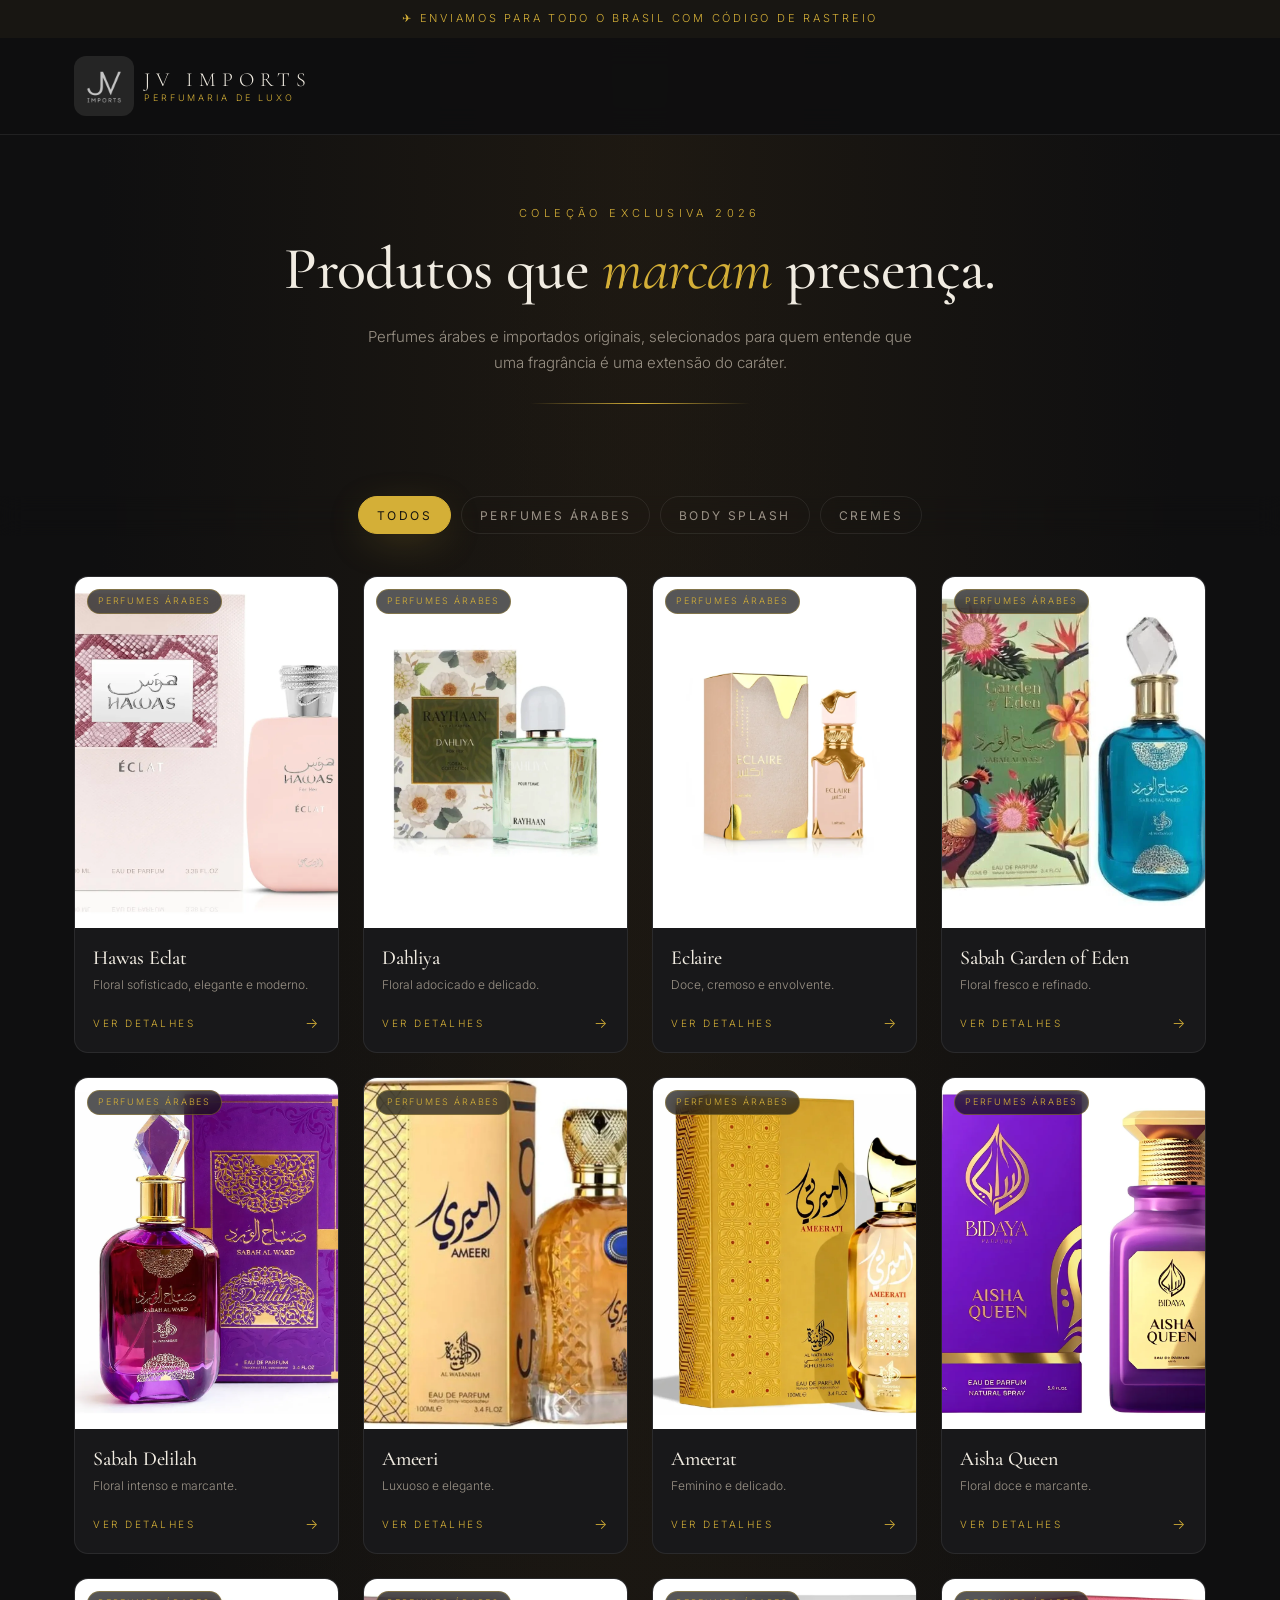
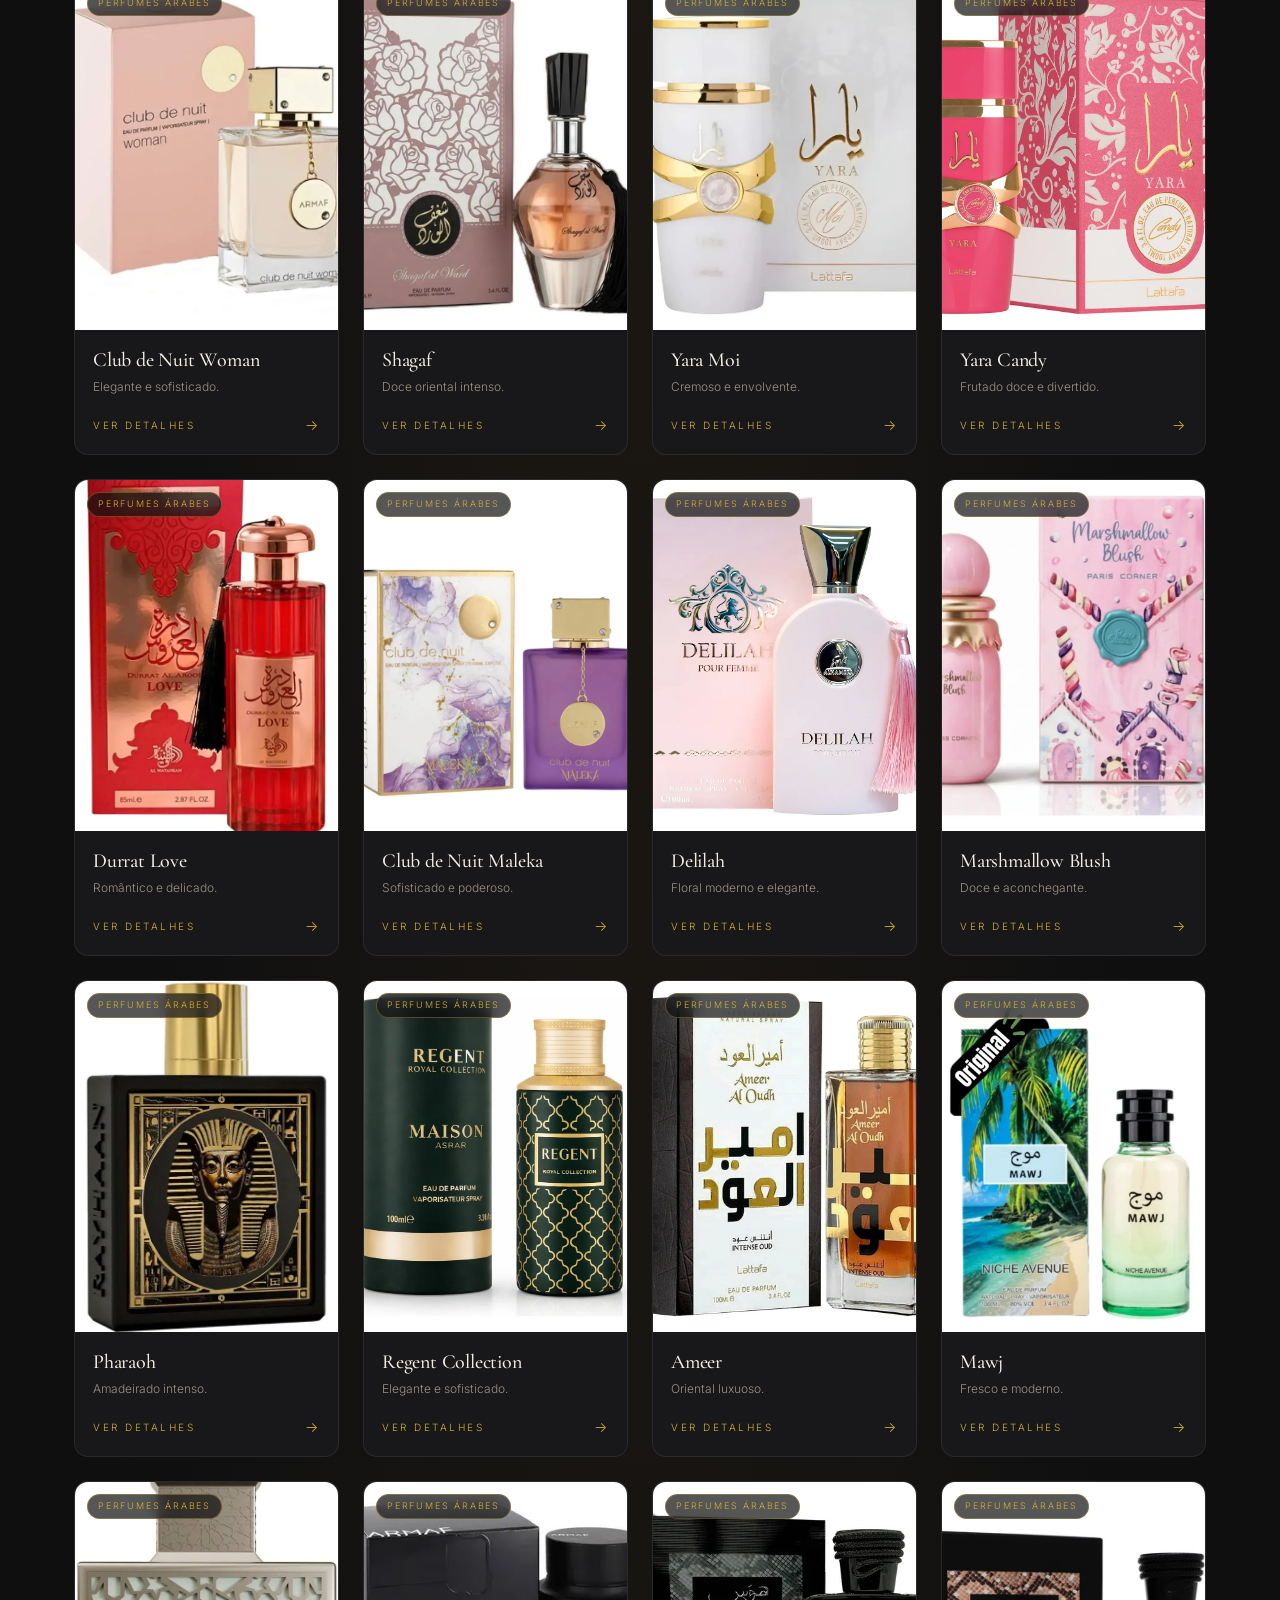
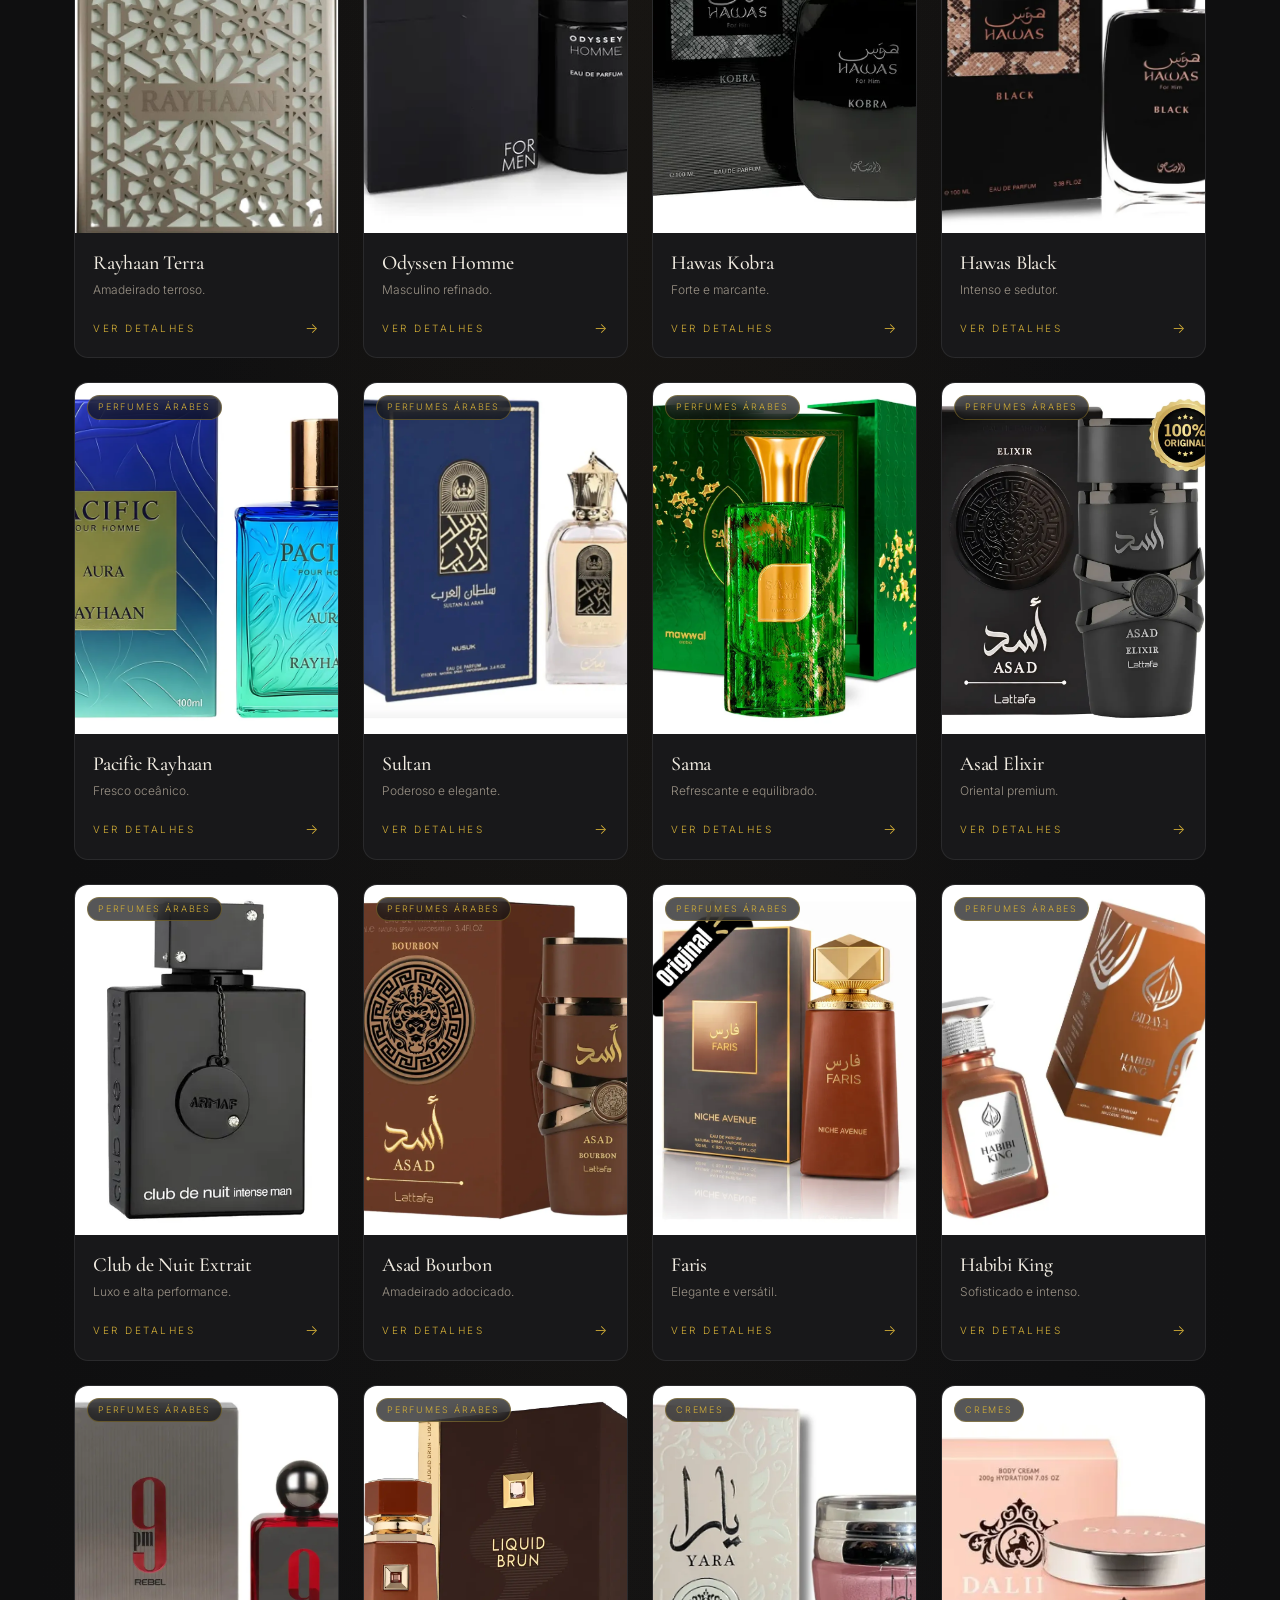
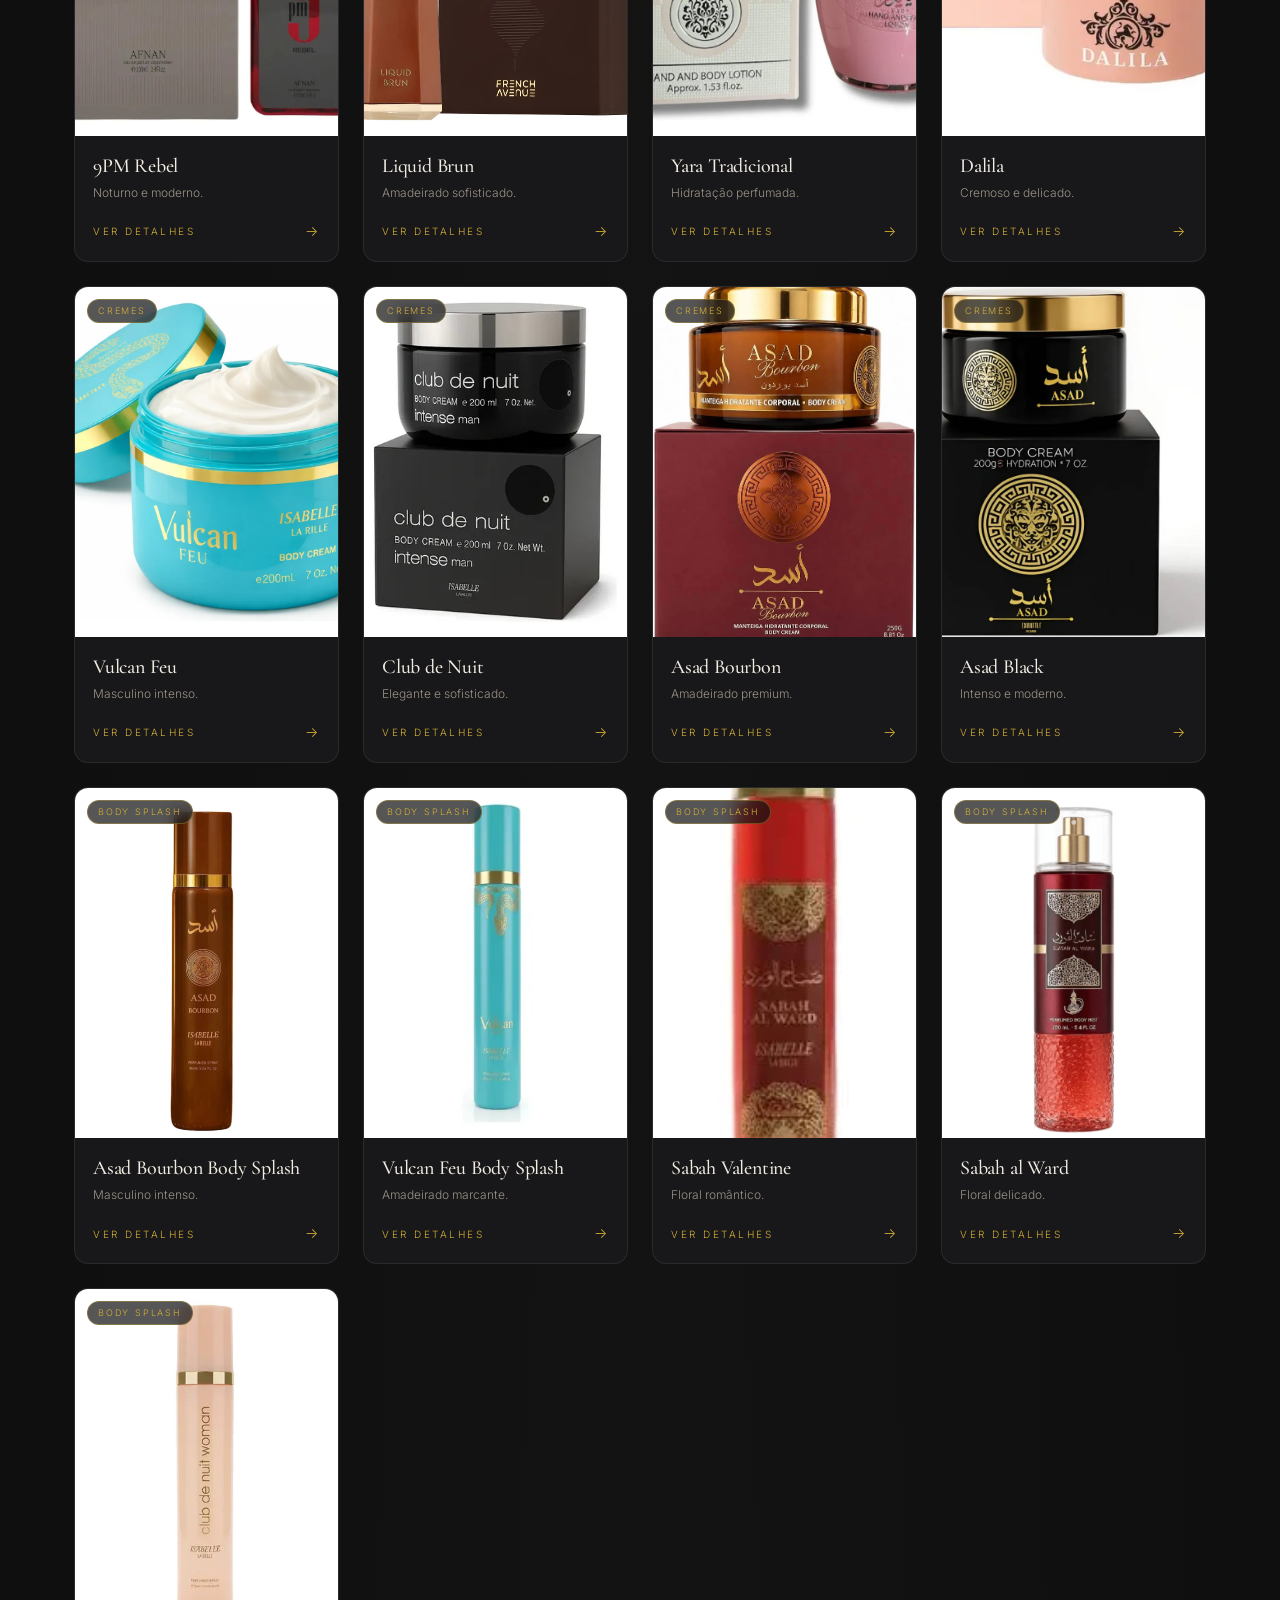
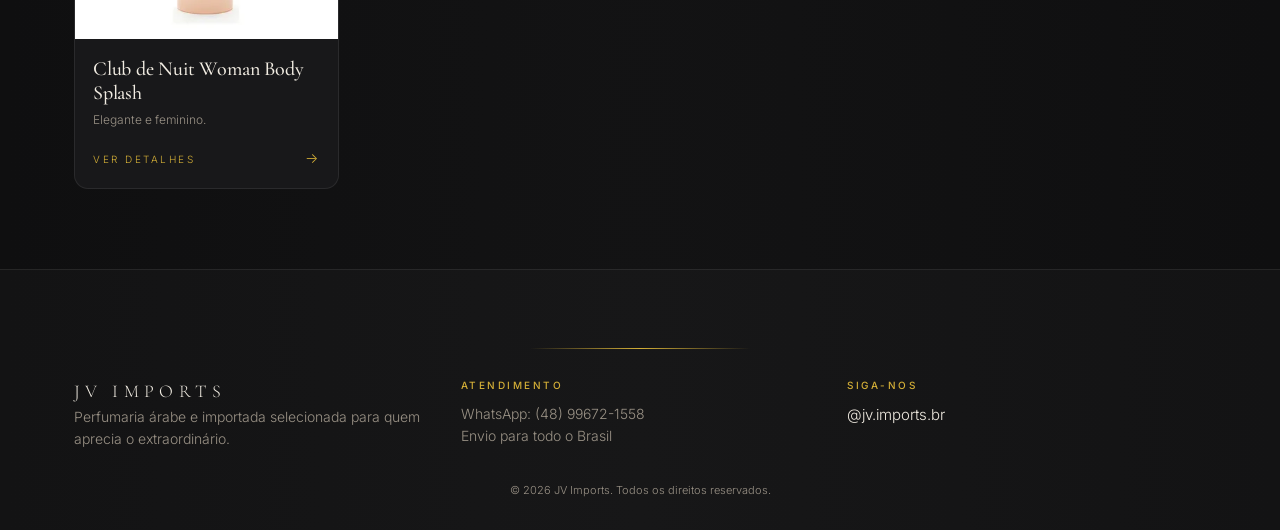
==== index.html @ 9619909d "Add files via upload" ====
<!DOCTYPE html>
<html lang="pt-BR">
<head>
  <meta charset="UTF-8" />
  <meta name="viewport" content="width=device-width, initial-scale=1, viewport-fit=cover" />
  <meta name="theme-color" content="#0f0f10" />
  <meta name="apple-mobile-web-app-capable" content="yes" />
  <meta name="apple-mobile-web-app-status-bar-style" content="black-translucent" />
  <title>JV Imports — Perfumes Árabes e Importados Premium</title>
  <meta name="description" content="Catálogo curado de perfumes árabes, body splash e importados originais. Fixação superior e envio para todo o Brasil." />
  <meta property="og:title" content="JV Imports — Perfumaria de Luxo" />
  <meta property="og:description" content="Perfumes árabes e importados originais. Catálogo exclusivo com envio para todo o Brasil." />
  <meta property="og:type" content="website" />

  <link rel="preconnect" href="https://fonts.googleapis.com" />
  <link rel="preconnect" href="https://fonts.gstatic.com" crossorigin />
  <link href="https://fonts.googleapis.com/css2?family=Cormorant+Garamond:wght@400;500;600;700&family=Inter:wght@300;400;500;600&display=swap" rel="stylesheet" />

  <link rel="stylesheet" href="style.css" />
</head>
<body>

  <div class="topbar">✈️ Enviamos para todo o Brasil com código de rastreio</div>

  <header class="site-header">
    <div class="container header-inner">
      <a href="index.html" class="brand">
        <img src="logo.jpeg" class="brand-logo-img" alt="JV Imports">
        <div class="brand-text">
          <span class="brand-name">JV IMPORTS</span>
          <span class="brand-tag">Perfumaria de Luxo</span>
        </div>
      </a>
    </div>

    <div class="container search-wrap">
      <label class="search">
        <svg viewBox="0 0 24 24" width="16" height="16" fill="none" stroke="currentColor" stroke-width="1.5" aria-hidden="true">
          <circle cx="11" cy="11" r="7"></circle>
          <path d="m20 20-3.5-3.5" stroke-linecap="round"></path>
        </svg>
        <input id="searchInput" type="search" placeholder="Buscar fragrância…" aria-label="Buscar produto" autocomplete="off" />
      </label>
    </div>
  </header>

  <section class="hero container">
    <p class="eyebrow">Coleção Exclusiva 2026</p>
    <h1 class="hero-title">
      Produtos que <em>marcam</em> presença.
    </h1>
    <p class="hero-sub">
      Perfumes árabes e importados originais, selecionados para quem entende
      que uma fragrância é uma extensão do caráter.
    </p>
    <div class="gold-divider"></div>
  </section>

  <section class="filters-wrap">
    <div class="container filters" id="filters">
      <button class="filter-btn active" data-filter="Todos">Todos</button>
      <button class="filter-btn" data-filter="Perfumes Árabes">Perfumes Árabes</button>
      <button class="filter-btn" data-filter="Body Splash">Body Splash</button>
      <button class="filter-btn" data-filter="Cremes">Cremes</button>
    </div>
  </section>

  <main class="container">
    <div id="productGrid" class="grid"></div>
    <p id="emptyState" class="empty" hidden>Nenhuma fragrância encontrada.</p>
  </main>

  <footer class="site-footer">
    <div class="container">
      <div class="gold-divider"></div>
      <div class="footer-grid">
        <div>
          <div class="brand-name footer-brand">JV IMPORTS</div>
          <p class="muted">Perfumaria árabe e importada selecionada para quem aprecia o extraordinário.</p>
        </div>
        <div>
          <h4 class="footer-title">Atendimento</h4>
          <p class="muted">WhatsApp: (48) 99672-1558</p>
          <p class="muted">Envio para todo o Brasil</p>
        </div>
        <div>
          <h4 class="footer-title">Siga-nos</h4>
          <a class="footer-link" href="https://www.instagram.com/jv.imports.br" target="_blank" rel="noopener">@jv.imports.br</a>
        </div>
      </div>
      <p class="copy">© <span id="year"></span> JV Imports. Todos os direitos reservados.</p>
    </div>
  </footer>

  <script src="script.js"></script>
</body>
</html>
---- style.css ----
/* =========================================================
   JV IMPORTS — Style Global (Mobile-First)
   Paleta de luxo: charcoal matte + dourado champanhe + ivory
   Tipografia: Cormorant Garamond (display) + Inter (sans)
   ========================================================= */

:root {
  --bg:            #0f0f10;
  --surface:       #18181a;
  --surface-2:     #1f1f22;
  --border:        rgba(255, 255, 255, 0.08);
  --text:          #f1ece2;
  --muted:         #9a9286;
  --gold:          #d4af37;
  --gold-soft:     #b8932f;
  --gold-glow:     rgba(212, 175, 55, 0.35);
  --radius:        14px;
  --shadow-luxe:   0 30px 60px -30px rgba(0, 0, 0, 0.8),
                   0 0 0 1px rgba(255, 255, 255, 0.04);
  --shadow-gold:   0 10px 40px -10px var(--gold-glow);
  --font-display:  "Cormorant Garamond", Georgia, serif;
  --font-sans:     "Inter", system-ui, -apple-system, sans-serif;
  --safe-bottom:   env(safe-area-inset-bottom, 0px);
}

/* Reset */
*, *::before, *::after { box-sizing: border-box; }
* { margin: 0; padding: 0; }

html {
  background: var(--bg);
  -webkit-text-size-adjust: 100%;
  text-size-adjust: 100%;
  scroll-behavior: smooth;
}
body {
  background: var(--bg);
  color: var(--text);
  font-family: var(--font-sans);
  font-weight: 300;
  font-size: 15px;
  line-height: 1.6;
  -webkit-font-smoothing: antialiased;
  text-rendering: optimizeLegibility;
  overflow-x: hidden;
  background-image:
    radial-gradient(ellipse at top, rgba(45, 35, 20, 0.5), transparent 60%),
    radial-gradient(ellipse at bottom, #131314, transparent 70%);
  min-height: 100vh;
}
body.has-mobile-cta { padding-bottom: calc(80px + var(--safe-bottom)); }
@media (min-width: 720px) { body.has-mobile-cta { padding-bottom: 0; } }

img { max-width: 100%; display: block; }
a   { color: inherit; text-decoration: none; -webkit-tap-highlight-color: transparent; }
button {
  font-family: inherit;
  cursor: pointer;
  -webkit-tap-highlight-color: transparent;
}
input { font-family: inherit; }

h1, h2, h3, h4 {
  font-family: var(--font-display);
  font-weight: 500;
  letter-spacing: -0.01em;
  color: var(--text);
}

.container {
  width: 100%;
  max-width: 1180px;
  margin-inline: auto;
  padding-inline: 16px;
}
@media (min-width: 720px) { .container { padding-inline: 24px; } }

.muted { color: var(--muted); font-size: 14px; }

.gold-divider {
  height: 1px;
  background: linear-gradient(to right, transparent, var(--gold) 50%, transparent);
  margin: 28px auto;
  max-width: 220px;
}
.gold-divider.small { max-width: 80px; margin: 18px 0; }

/* =========== TOPBAR =========== */
.topbar {
  background: #181612;
  color: var(--gold);
  text-align: center;
  font-size: 10px;
  letter-spacing: 0.2em;
  text-transform: uppercase;
  padding: 9px 12px;
}
@media (min-width: 720px) {
  .topbar { font-size: 11px; letter-spacing: 0.25em; padding: 10px 16px; }
}

/* =========== HEADER =========== */
.site-header {
  position: sticky;
  top: 0;
  z-index: 40;
  background: rgba(15, 15, 16, 0.92);
  backdrop-filter: blur(14px);
  -webkit-backdrop-filter: blur(14px);
  border-bottom: 1px solid var(--border);
}
.header-inner {
  display: flex;
  align-items: center;
  gap: 16px;
  padding-block: 14px;
}
.brand {
  display: flex;
  align-items: center;
  gap: 10px;
  flex-shrink: 0;
}
.brand-logo {
  width: 38px;
  height: 38px;
  border-radius: 50%;
  background: #1a1a1a;
  display: grid;
  place-items: center;
  font-family: var(--font-display);
  color: var(--gold);
  font-size: 16px;
  letter-spacing: 0.05em;
  border: 1px solid var(--gold-glow);
}
.brand-text { display: flex; flex-direction: column; line-height: 1.1; min-width: 0; }
.brand-name {
  font-family: var(--font-display);
  font-size: 17px;
  letter-spacing: 0.28em;
  white-space: nowrap;
}
.brand-tag {
  font-size: 8px;
  letter-spacing: 0.32em;
  text-transform: uppercase;
  color: var(--gold);
  margin-top: 2px;
}
@media (min-width: 720px) {
  .header-inner { padding-block: 18px; gap: 24px; }
  .brand-logo { width: 42px; height: 42px; font-size: 18px; }
  .brand-name { font-size: 20px; letter-spacing: 0.3em; }
  .brand-tag { font-size: 9px; }
}

/* Search */
.search-wrap { padding-bottom: 14px; }
@media (min-width: 720px) {
  .search-wrap {
    padding: 0 24px 0 0;
    position: absolute;
    right: 0; top: 50%;
    transform: translateY(-50%);
    width: min(360px, 40%);
  }
  .site-header > .container.search-wrap { display: none; } /* desktop search via header-inner version */
}
.search {
  display: flex;
  align-items: center;
  gap: 10px;
  width: 100%;
  padding: 11px 16px;
  border: 1px solid var(--border);
  border-radius: 999px;
  background: rgba(255, 255, 255, 0.03);
  color: var(--muted);
  transition: border-color 0.25s;
}
.search:focus-within { border-color: var(--gold-glow); color: var(--gold); }
.search input {
  background: transparent;
  border: 0;
  outline: 0;
  width: 100%;
  font-size: 16px; /* >=16px previne zoom no iOS */
  color: var(--text);
}
.search input::placeholder { color: var(--muted); }

/* =========== HERO =========== */
.hero {
  text-align: center;
  padding: 40px 16px 24px;
}
@media (min-width: 720px) { .hero { padding: 70px 24px 40px; } }
.eyebrow {
  font-size: 10px;
  letter-spacing: 0.35em;
  text-transform: uppercase;
  color: var(--gold);
  margin-bottom: 14px;
}
.hero-title {
  font-size: clamp(28px, 8.5vw, 60px);
  line-height: 1.1;
  letter-spacing: -0.01em;
}
.hero-title em {
  font-style: italic;
  color: var(--gold);
  font-weight: 400;
}
.hero-sub {
  max-width: 560px;
  margin: 18px auto 0;
  color: var(--muted);
  font-size: 14px;
  line-height: 1.7;
  padding-inline: 4px;
}
@media (min-width: 720px) {
  .eyebrow { font-size: 11px; letter-spacing: 0.4em; }
  .hero-sub { font-size: 15px; margin-top: 22px; }
}

/* =========== FILTROS (scroll horizontal no mobile) =========== */
.filters-wrap {
  position: sticky;
  top: 56px; /* abaixo da topbar+header no mobile */
  z-index: 30;
  background: rgba(15, 15, 16, 0.9);
  backdrop-filter: blur(12px);
  border-bottom: 1px solid var(--border);
  padding-block: 12px;
}
@media (min-width: 720px) { .filters-wrap { position: static; background: transparent; border: 0; padding-block: 0; margin-bottom: 16px; } }

.filters {
  display: flex;
  gap: 8px;
  overflow-x: auto;
  -webkit-overflow-scrolling: touch;
  scrollbar-width: none;
  padding-bottom: 2px;
  scroll-snap-type: x mandatory;
}
.filters::-webkit-scrollbar { display: none; }
@media (min-width: 720px) {
  .filters {
    flex-wrap: wrap;
    justify-content: center;
    gap: 10px;
    overflow: visible;
    margin: 24px auto 40px;
  }
}

.filter-btn {
  flex-shrink: 0;
  scroll-snap-align: start;
  background: transparent;
  border: 1px solid var(--border);
  color: var(--muted);
  padding: 10px 16px;
  border-radius: 999px;
  font-size: 11px;
  letter-spacing: 0.18em;
  text-transform: uppercase;
  white-space: nowrap;
  transition: all 0.25s ease;
  min-height: 38px;
}
@media (min-width: 720px) {
  .filter-btn { font-size: 12px; padding: 10px 18px; letter-spacing: 0.2em; }
}
.filter-btn:hover { color: var(--text); border-color: var(--gold-glow); }
.filter-btn.active {
  background: var(--gold);
  color: #15140f;
  border-color: var(--gold);
  box-shadow: var(--shadow-gold);
}

/* =========== GRID DE PRODUTOS =========== */
.grid {
  display: grid;
  grid-template-columns: repeat(2, 1fr);
  gap: 12px;
  margin-top: 20px;
}
@media (min-width: 640px) { .grid { grid-template-columns: repeat(3, 1fr); gap: 20px; margin-top: 24px; } }
@media (min-width: 1024px){ .grid { grid-template-columns: repeat(4, 1fr); gap: 24px; } }

.card {
  display: block;
  border: 1px solid var(--border);
  background: var(--surface);
  border-radius: var(--radius);
  overflow: hidden;
  transition: all 0.4s ease;
  color: inherit;
}
@media (hover: hover) {
  .card:hover {
    border-color: var(--gold-glow);
    transform: translateY(-4px);
    box-shadow: var(--shadow-luxe);
  }
}
.card:active { transform: scale(0.98); }

.card-media {
  position: relative;
  aspect-ratio: 3 / 4;
  background: var(--surface-2);
  overflow: hidden;
  display: grid;
  place-items: center;
}
.card-media img {
  position: absolute; inset: 0;
  width: 100%; height: 100%;
  object-fit: cover;
  transition: transform 1.2s ease;
}
@media (hover: hover) { .card:hover .card-media img { transform: scale(1.06); } }

.card-watermark {
  font-family: var(--font-display);
  font-size: clamp(40px, 14vw, 72px);
  color: rgba(212, 175, 55, 0.18);
  transition: color 0.4s;
  pointer-events: none;
}
.card-badge {
  position: absolute;
  top: 8px; left: 8px;
  font-size: 8px;
  letter-spacing: 0.18em;
  text-transform: uppercase;
  color: var(--gold);
  background: rgba(15,15,16,0.7);
  border: 1px solid var(--gold-glow);
  padding: 4px 8px;
  border-radius: 999px;
  backdrop-filter: blur(8px);
  max-width: calc(100% - 16px);
  white-space: nowrap;
  overflow: hidden;
  text-overflow: ellipsis;
}
@media (min-width: 720px) {
  .card-badge { top: 12px; left: 12px; font-size: 9px; letter-spacing: 0.2em; padding: 4px 10px; }
}

.card-body { padding: 14px; }
@media (min-width: 720px) { .card-body { padding: 18px; } }

.card-title {
  font-family: var(--font-display);
  font-size: 17px;
  color: var(--text);
  transition: color 0.3s;
  line-height: 1.2;
}
@media (min-width: 720px) { .card-title { font-size: 20px; } }
@media (hover: hover) { .card:hover .card-title { color: var(--gold); } }

.card-desc {
  margin-top: 4px;
  font-size: 11px;
  color: var(--muted);
  display: -webkit-box;
  -webkit-line-clamp: 2;
  -webkit-box-orient: vertical;
  overflow: hidden;
  line-height: 1.5;
}
@media (min-width: 720px) { .card-desc { font-size: 12px; margin-top: 6px; } }

.card-action {
  margin-top: 14px;
  display: flex; align-items: center; justify-content: space-between;
  font-size: 9px;
  letter-spacing: 0.22em;
  text-transform: uppercase;
  color: var(--gold);
}
@media (min-width: 720px) {
  .card-action { margin-top: 18px; font-size: 10px; letter-spacing: 0.25em; }
}
.card-action .arrow { transition: transform 0.3s; font-size: 14px; }
@media (hover: hover) { .card:hover .card-action .arrow { transform: translateX(4px); } }

.empty {
  text-align: center;
  color: var(--muted);
  padding: 60px 0;
}

/* =========== PÁGINA DO PRODUTO =========== */
.back-wrap { padding-top: 18px; }
.back-link {
  display: inline-flex; align-items: center; gap: 8px;
  font-size: 11px;
  letter-spacing: 0.22em;
  text-transform: uppercase;
  color: var(--muted);
  padding: 6px 0;
  transition: color 0.25s;
}
.back-link:hover, .back-link:active { color: var(--gold); }

.product-page {
  display: grid;
  gap: 28px;
  padding-top: 20px;
  padding-bottom: 40px;
}
@media (min-width: 960px) {
  .product-page {
    grid-template-columns: 1fr 1fr;
    gap: 56px;
    align-items: start;
    padding-top: 28px;
    padding-bottom: 80px;
  }
}

.product-media {
  position: relative;
  aspect-ratio: 3 / 4;
  border: 1px solid var(--border);
  border-radius: 16px;
  background: var(--surface);
  overflow: hidden;
  display: grid;
  place-items: center;
}
.product-media img {
  position: absolute; inset: 0;
  width: 100%; height: 100%;
  object-fit: cover;
  transition: transform 1.4s ease;
}
@media (hover: hover) { .product-media:hover img { transform: scale(1.1); } }

.product-watermark {
  font-family: var(--font-display);
  font-size: clamp(80px, 30vw, 160px);
  color: rgba(212,175,55,0.1);
  pointer-events: none;
}
.product-badge {
  position: absolute; top: 12px; left: 12px;
  font-size: 9px; letter-spacing: 0.22em; text-transform: uppercase;
  color: var(--gold);
  background: rgba(15,15,16,0.7);
  border: 1px solid var(--gold-glow);
  padding: 6px 10px; border-radius: 999px;
  backdrop-filter: blur(8px);
}
@media (min-width: 720px) {
  .product-badge { top: 16px; left: 16px; font-size: 10px; letter-spacing: 0.25em; padding: 6px 12px; }
}

.product-info { padding-top: 4px; }
.product-title {
  font-size: clamp(28px, 7.5vw, 52px);
  line-height: 1.1;
}
.product-desc {
  margin-top: 14px;
  color: var(--muted);
  font-size: 14px;
  line-height: 1.75;
}
@media (min-width: 720px) {
  .product-desc { margin-top: 18px; font-size: 15px; }
}

.benefits-title {
  margin-top: 28px;
  font-family: var(--font-sans);
  font-size: 10px;
  letter-spacing: 0.28em;
  text-transform: uppercase;
  color: var(--gold);
  margin-bottom: 12px;
}
@media (min-width: 720px) {
  .benefits-title { margin-top: 32px; font-size: 11px; letter-spacing: 0.3em; margin-bottom: 14px; }
}

.benefits-list {
  list-style: none;
  display: grid;
  grid-template-columns: 1fr 1fr;
  gap: 8px;
}
.benefits-list li {
  display: flex; align-items: center; gap: 8px;
  border: 1px solid var(--border);
  background: rgba(255,255,255,0.02);
  padding: 10px 12px;
  border-radius: 10px;
  font-size: 12px;
  color: var(--text);
  line-height: 1.3;
}
@media (min-width: 720px) {
  .benefits-list { gap: 10px; }
  .benefits-list li { font-size: 13px; padding: 10px 12px; }
}
.benefits-list li::before {
  content: "✦";
  color: var(--gold);
  flex-shrink: 0;
}

/* CTA */
.cta-btn {
  display: inline-flex;
  align-items: center; justify-content: center;
  gap: 10px;
  width: 100%;
  background: var(--gold);
  color: #15140f;
  font-weight: 500;
  font-size: 12px;
  letter-spacing: 0.22em;
  text-transform: uppercase;
  padding: 16px 20px;
  border-radius: 999px;
  box-shadow: var(--shadow-gold);
  transition: filter 0.25s, transform 0.15s;
  min-height: 52px;
  text-align: center;
}
@media (min-width: 720px) {
  .cta-btn { font-size: 13px; letter-spacing: 0.25em; padding: 16px 24px; }
}
.cta-btn:hover { filter: brightness(1.08); }
.cta-btn:active { transform: scale(0.98); }
.desktop-cta { margin-top: 28px; }
.cta-sub { text-align: center; margin-top: 10px; font-size: 12px; }

/* CTA fixo mobile */
.mobile-cta-bar {
  position: fixed;
  left: 0; right: 0;
  bottom: 0;
  background: rgba(15,15,16,0.96);
  backdrop-filter: blur(16px);
  border-top: 1px solid var(--border);
  padding: 12px 16px calc(12px + var(--safe-bottom));
  z-index: 50;
}
@media (min-width: 720px) {
  .mobile-cta-bar { display: none; }
}
@media (max-width: 719px) {
  .desktop-cta, .cta-sub { display: none; }
}

/* =========== FOOTER =========== */
.site-footer {
  margin-top: 60px;
  border-top: 1px solid var(--border);
  background: rgba(255,255,255,0.015);
  padding: 40px 0 24px;
}
@media (min-width: 720px) { .site-footer { margin-top: 80px; padding: 50px 0 30px; } }

.footer-grid {
  display: grid;
  gap: 24px;
}
@media (min-width: 720px) {
  .footer-grid { grid-template-columns: repeat(3, 1fr); gap: 28px; }
}
.footer-brand { font-size: 16px; letter-spacing: 0.28em; }
@media (min-width: 720px) { .footer-brand { font-size: 18px; letter-spacing: 0.3em; } }
.footer-title {
  font-family: var(--font-sans);
  font-size: 10px;
  letter-spacing: 0.25em;
  text-transform: uppercase;
  color: var(--gold);
  margin-bottom: 10px;
}
.footer-link { color: var(--text); transition: color 0.25s; }
.footer-link:hover { color: var(--gold); }
.copy {
  text-align: center;
  margin-top: 32px;
  font-size: 11px;
  color: var(--muted);
}

/* Esconde brand text em telas muito pequenas */
@media (max-width: 360px) {
  .brand-text { display: none; }
}
.brand-logo-img{

  width:60px;
  
  height:60px;
  
  object-fit:contain;
  
  border-radius:12px;
  
  }
  
  @media (max-width:768px){
  
  .brand-logo-img{
  
  width:50px;
  
  height:50px;
  
  }
  
  }
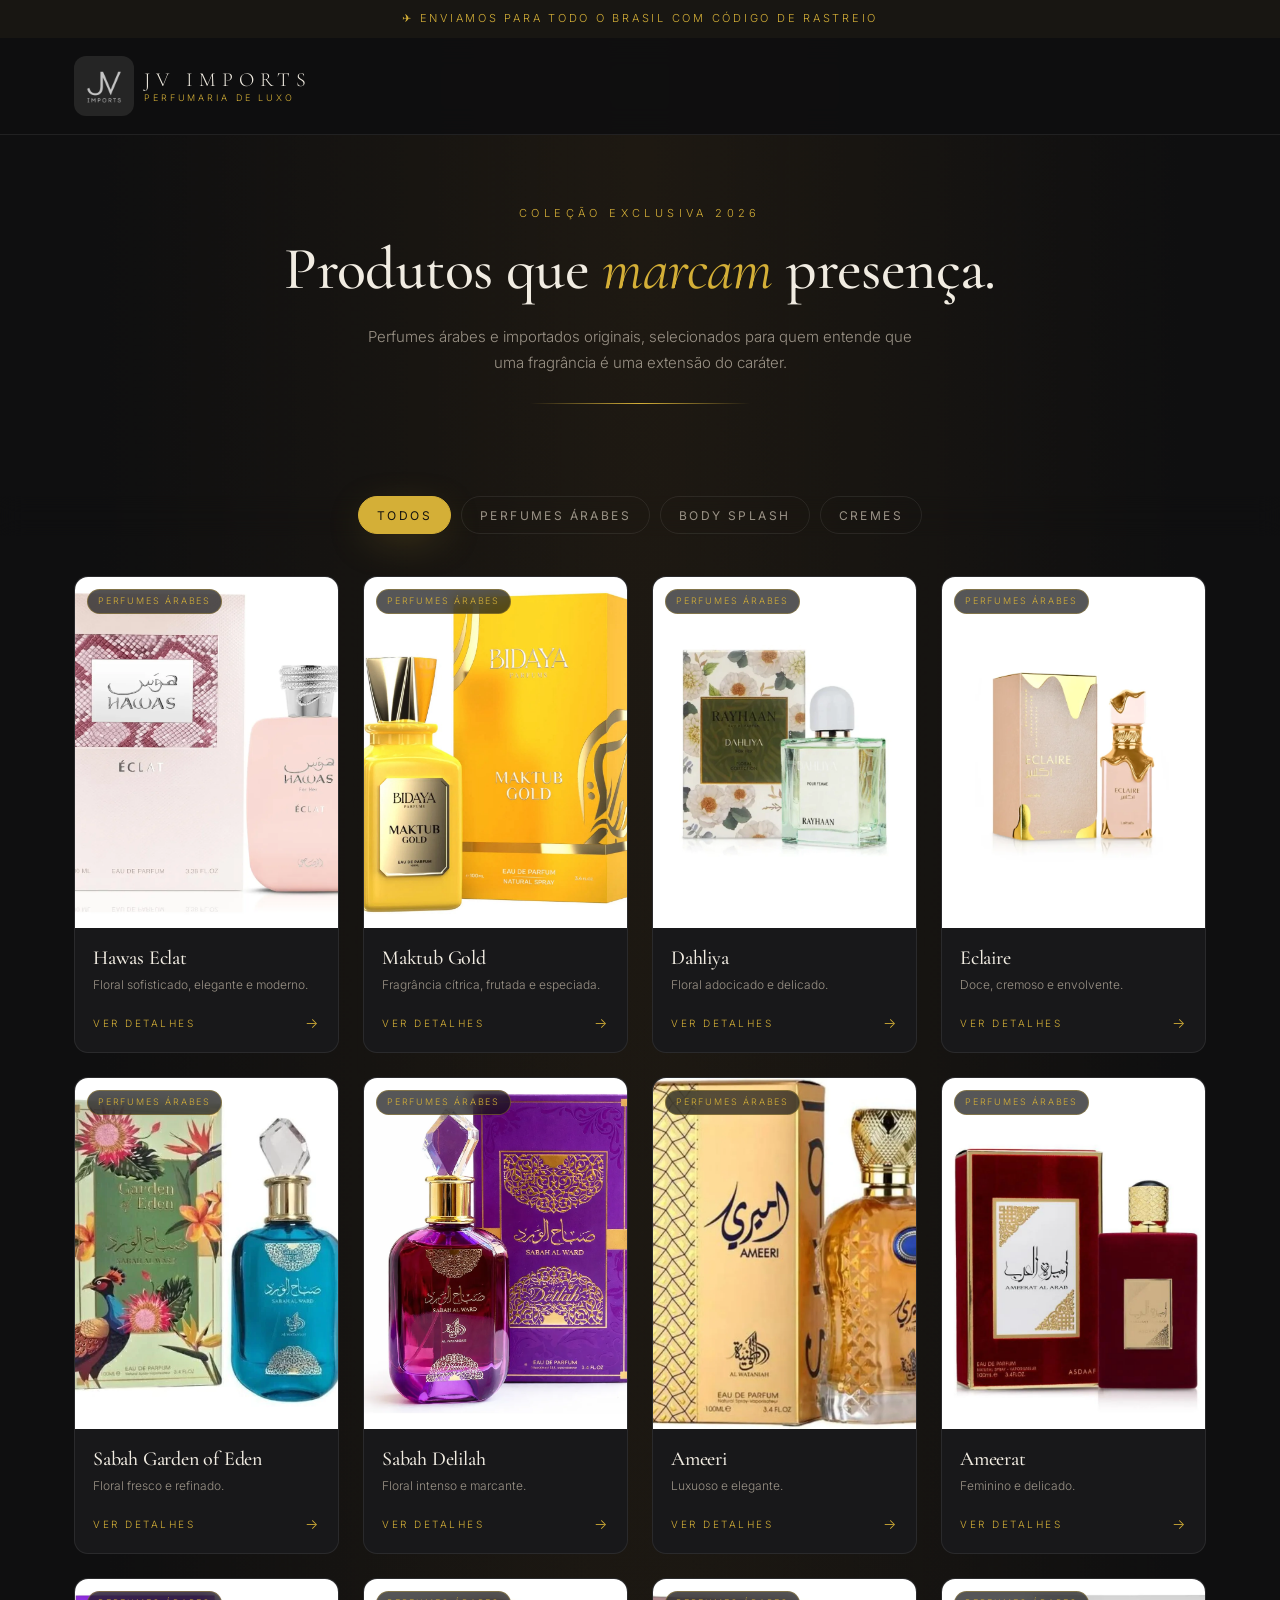
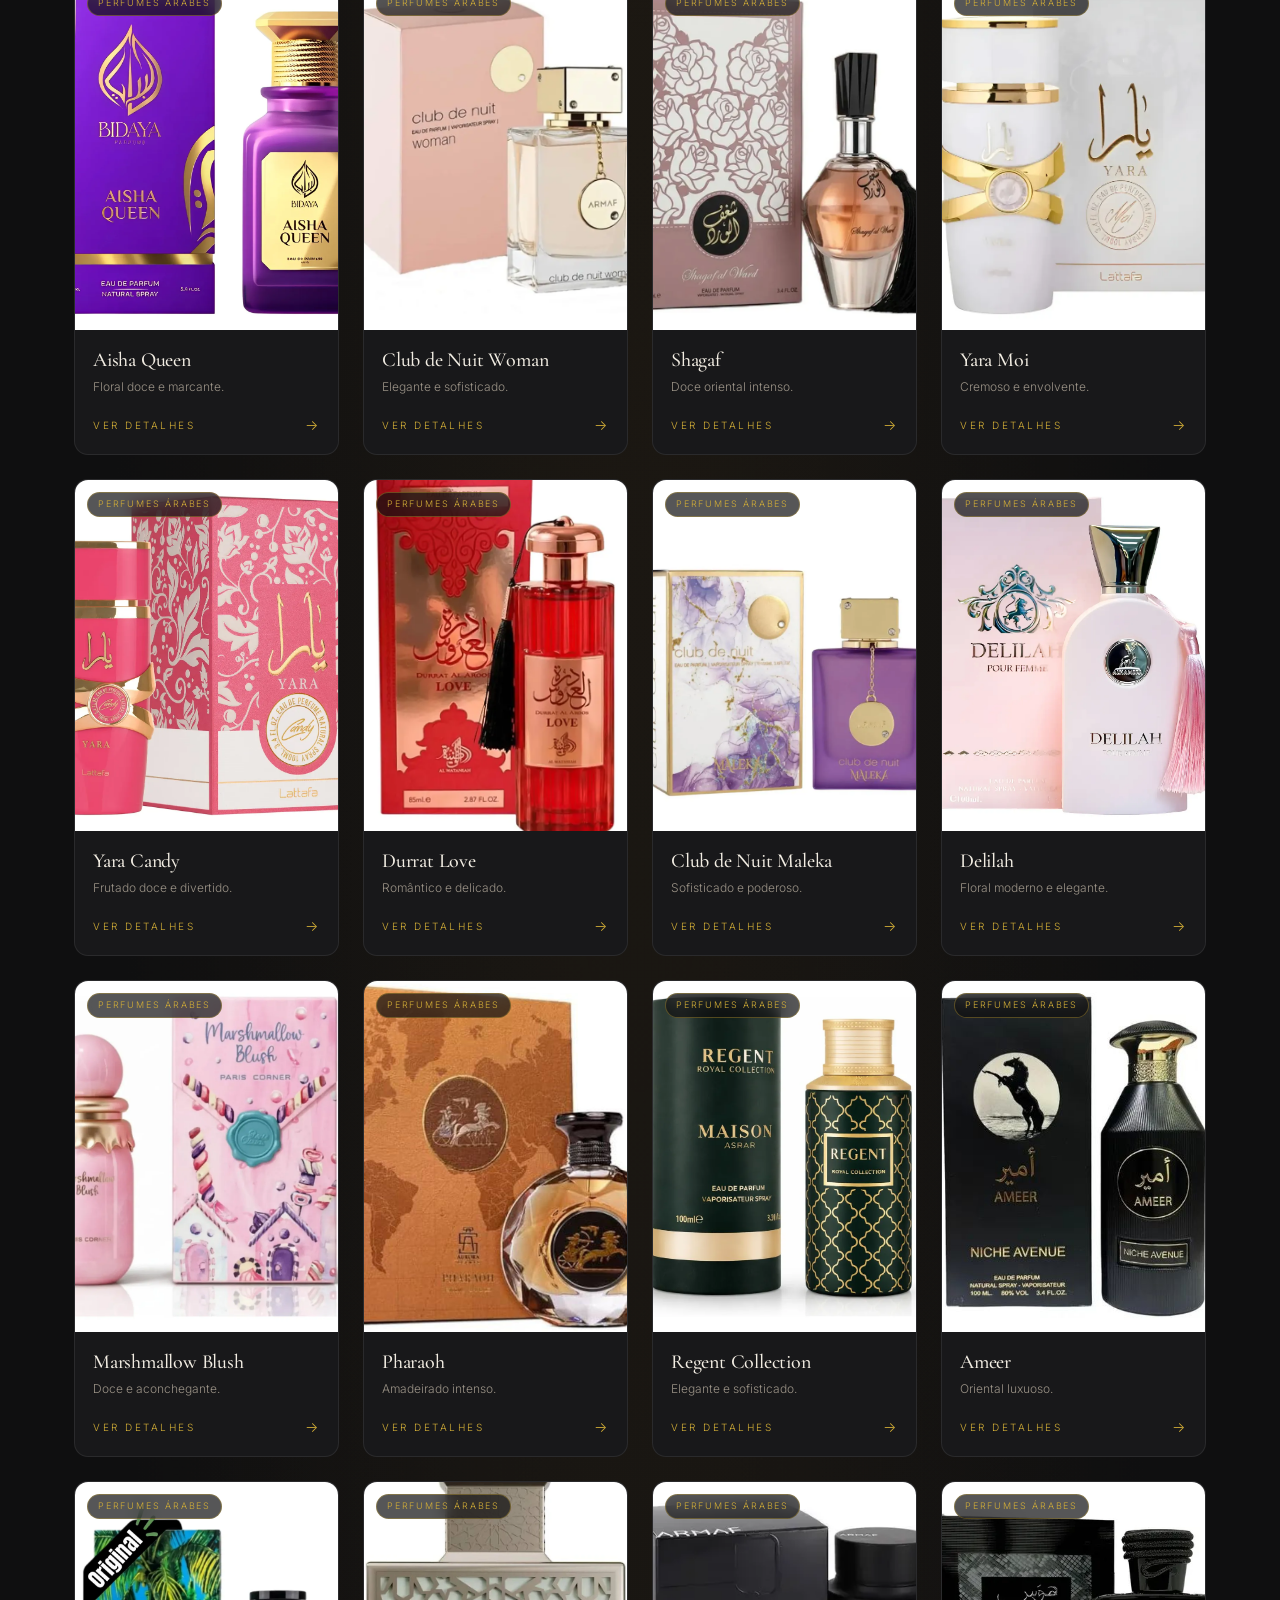
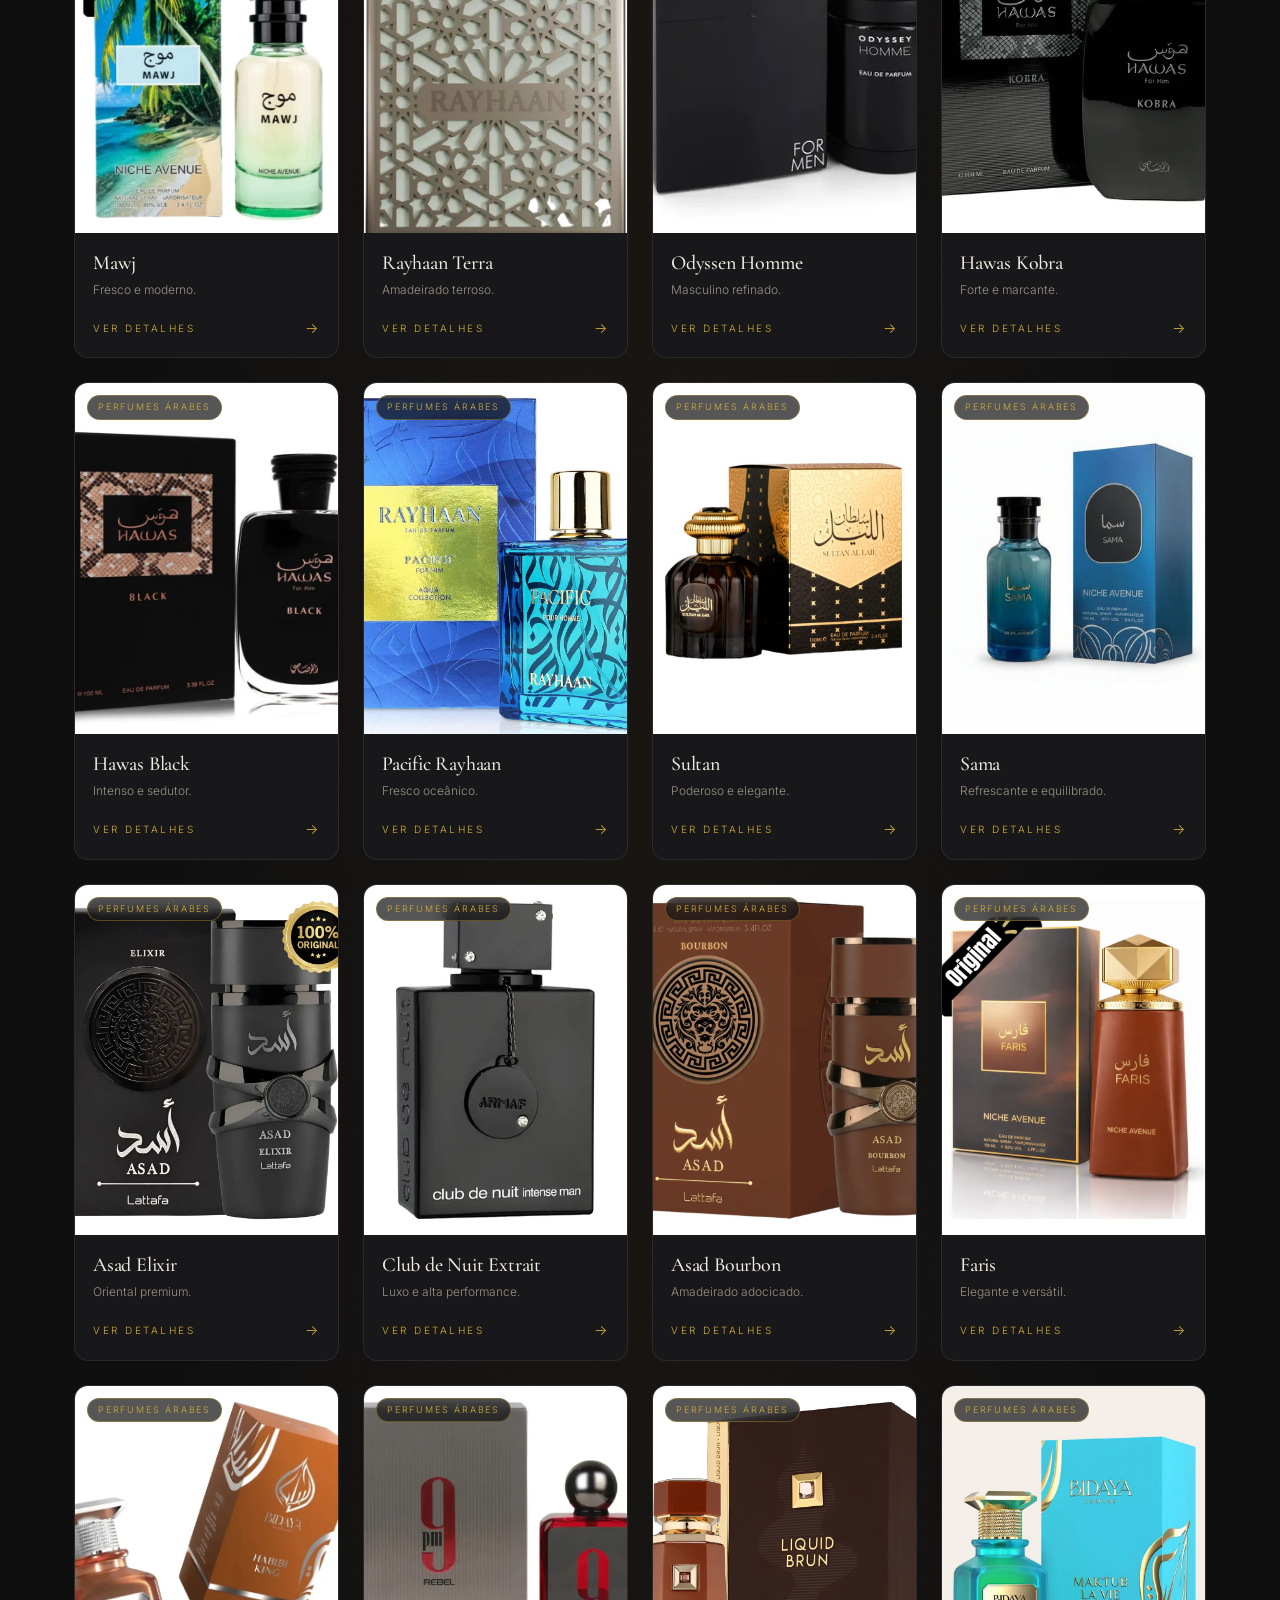
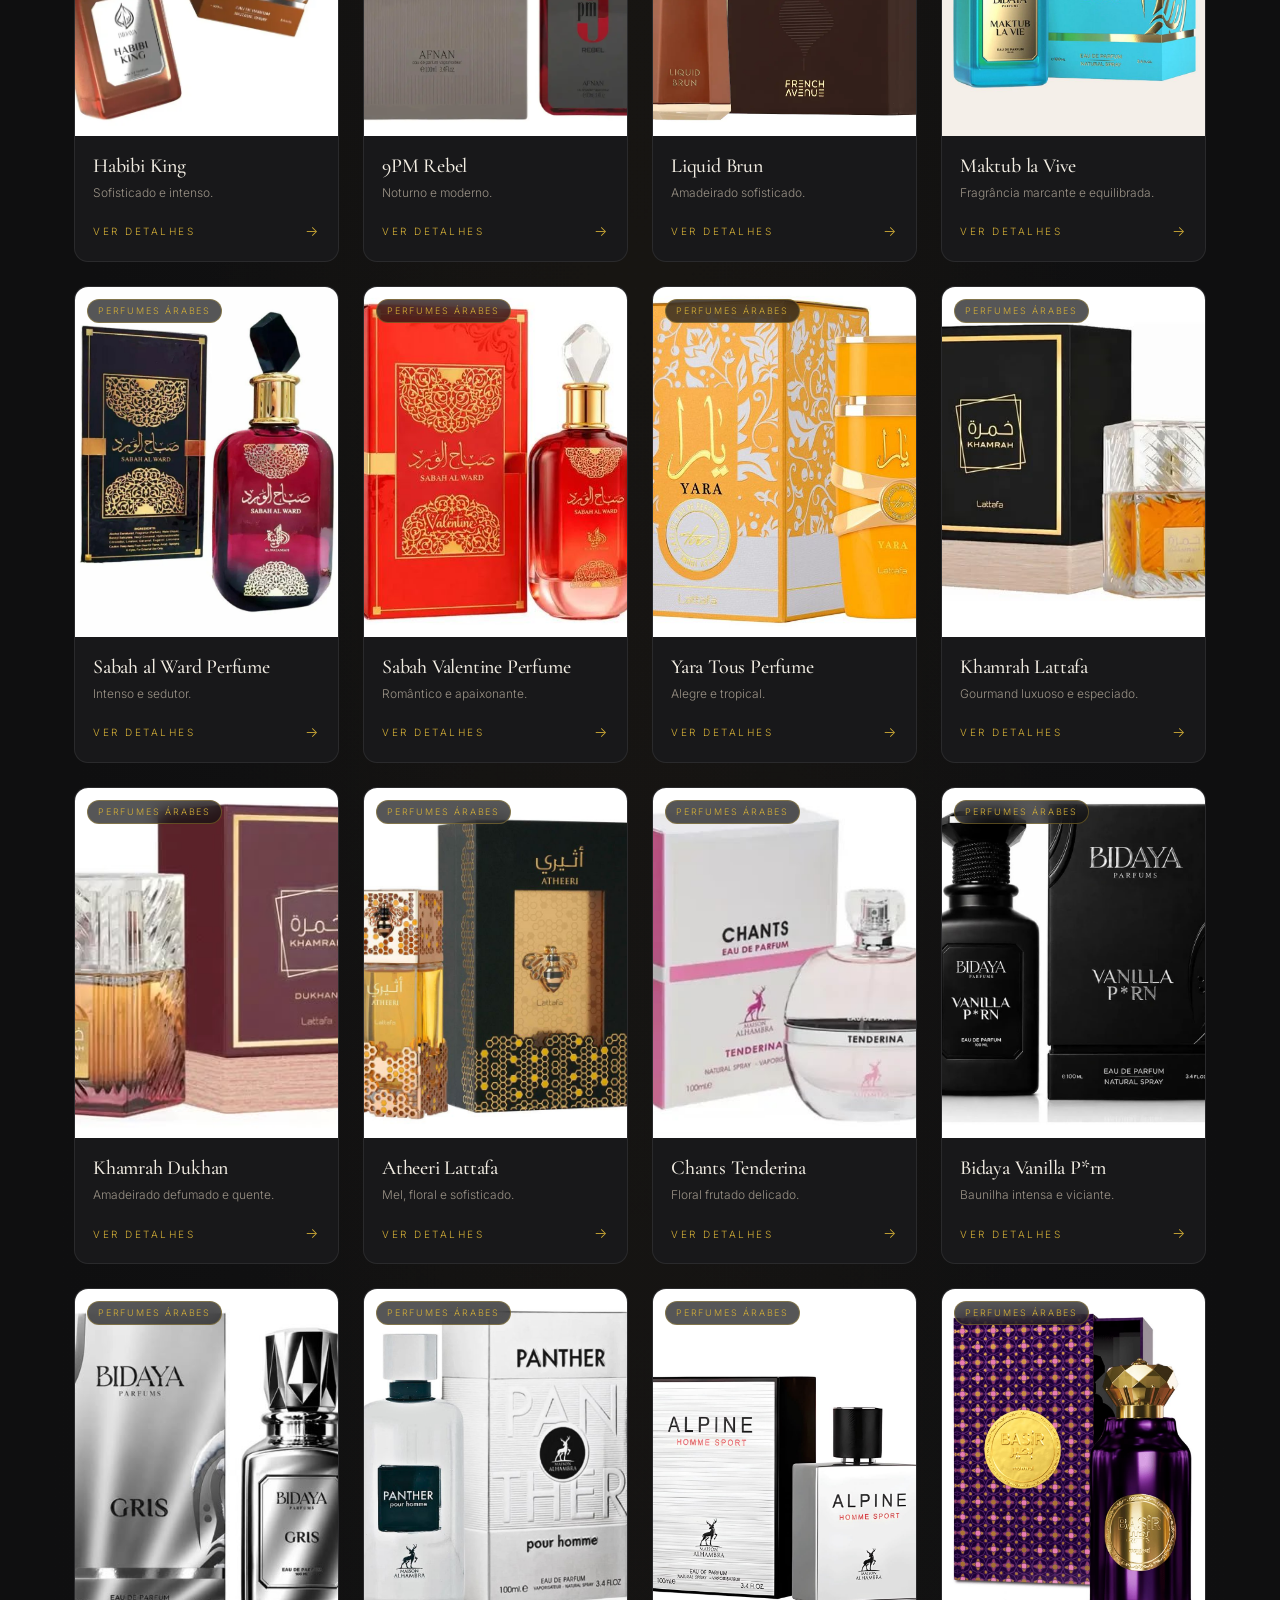
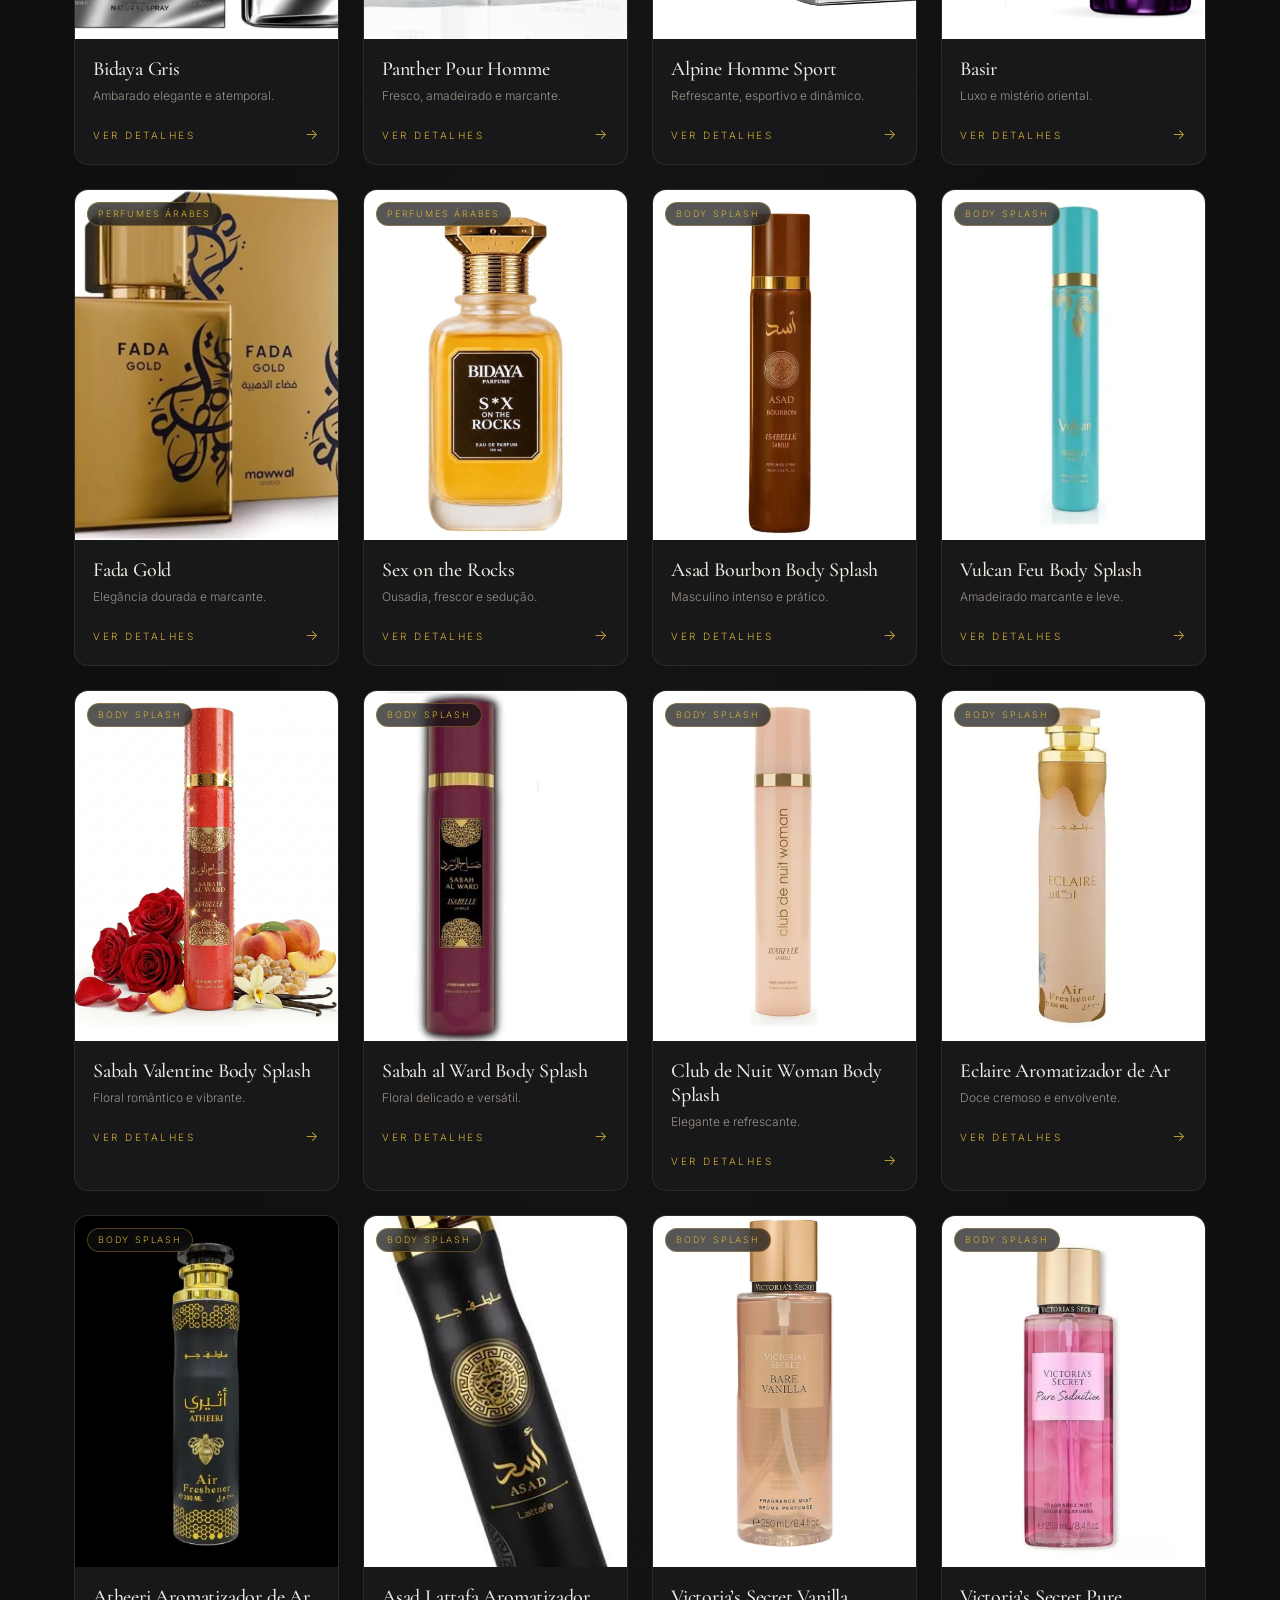
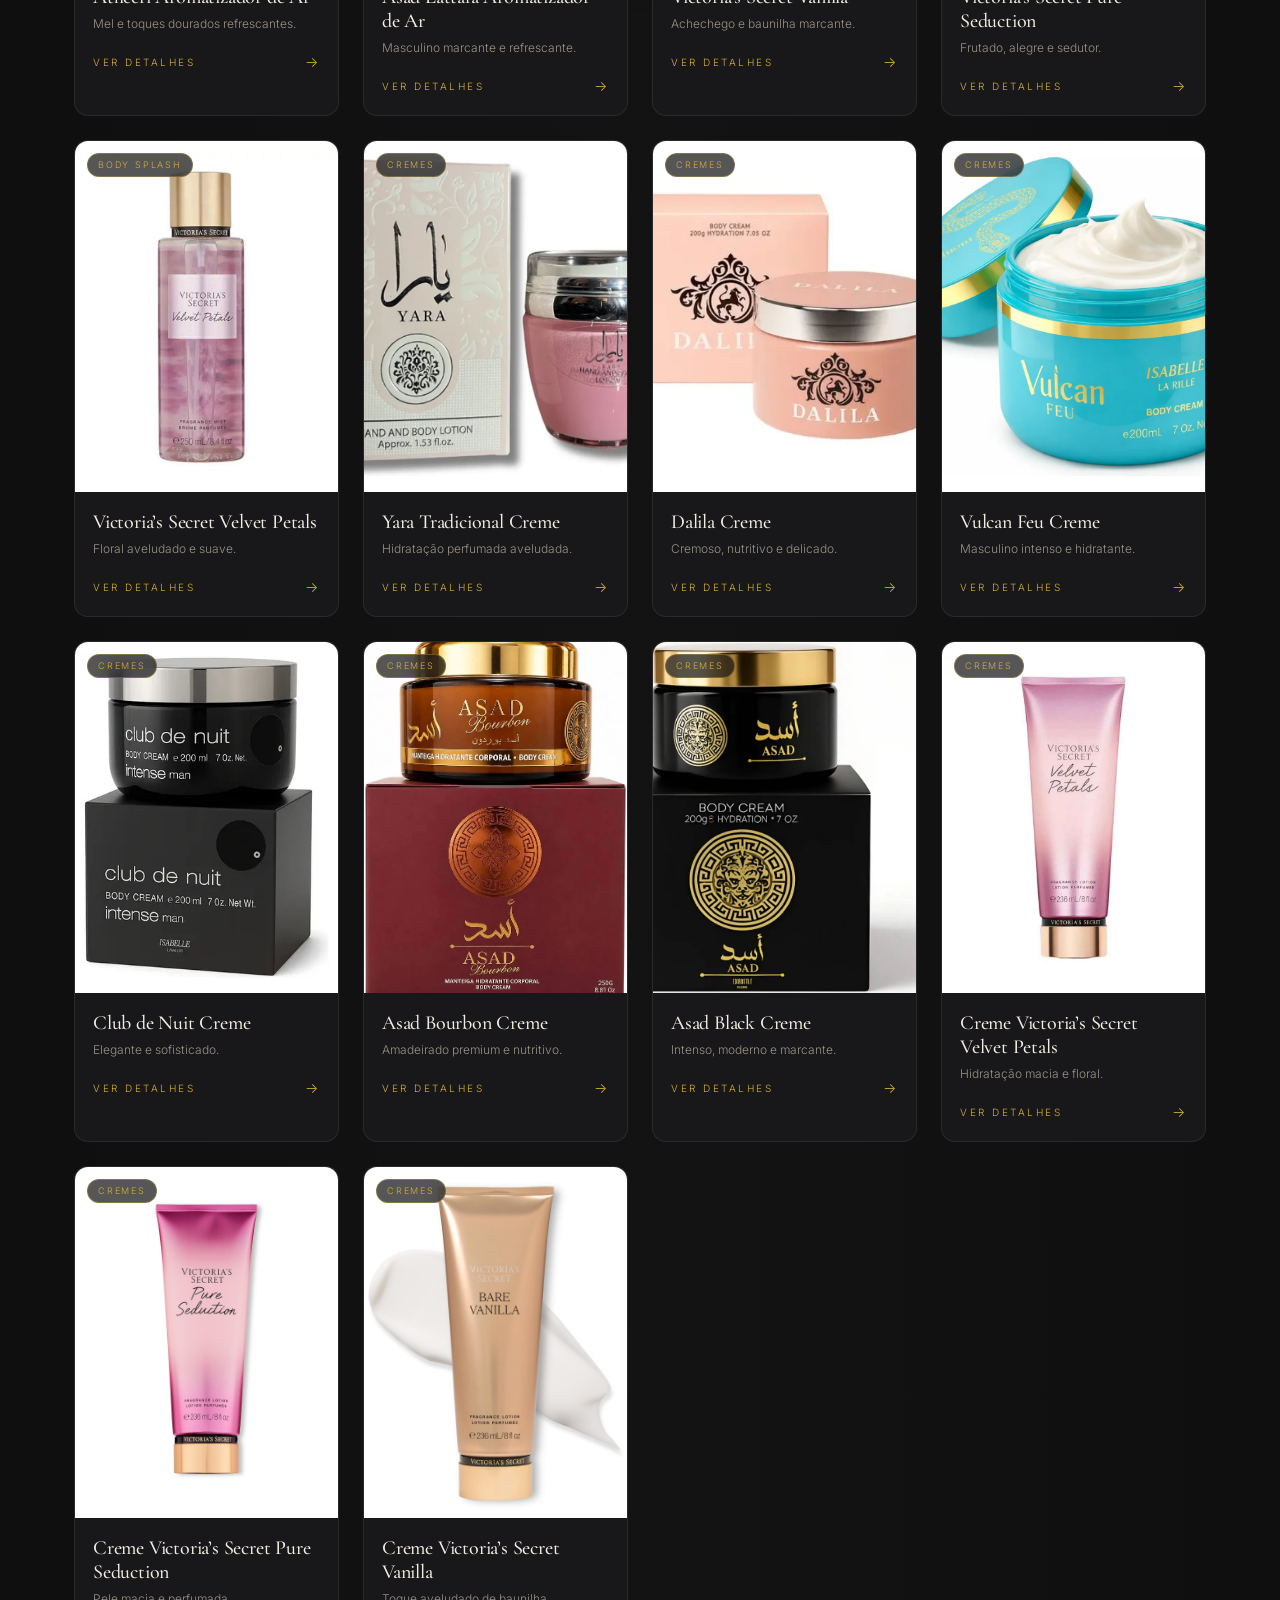
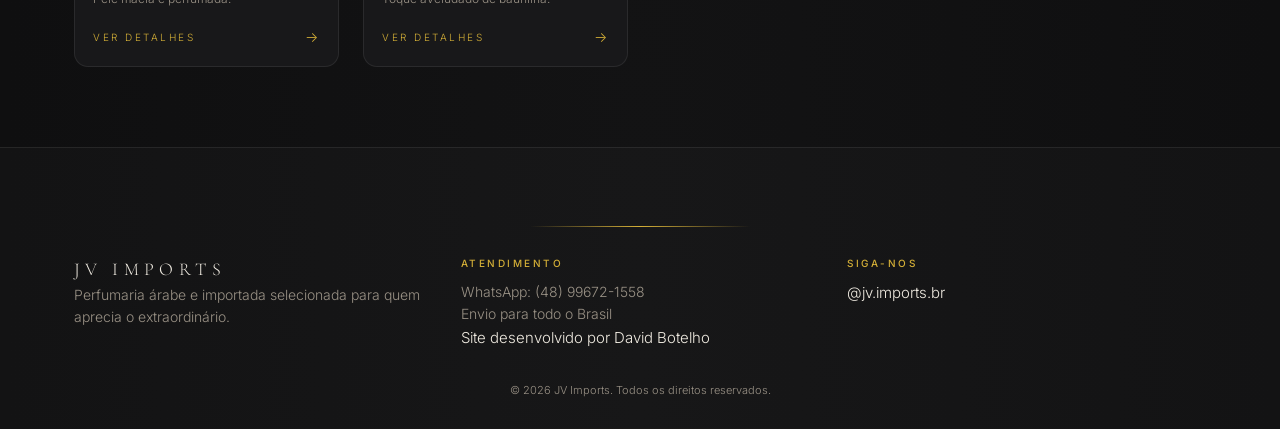
==== commit 24b51f9b: "Add developer credit to footer section" ====
--- a/index.html
+++ b/index.html
@@ -82,6 +82,7 @@
           <h4 class="footer-title">Atendimento</h4>
           <p class="muted">WhatsApp: (48) 99672-1558</p>
           <p class="muted">Envio para todo o Brasil</p>
+          <p>Site desenvolvido por <a href="https://www.instagram.com/davidbotelhodev?utm_source=ig_web_button_share_sheet&stkn=ZDNlZDc0MzIxNw==" target="_blank">David Botelho</a></p>
         </div>
         <div>
           <h4 class="footer-title">Siga-nos</h4>
